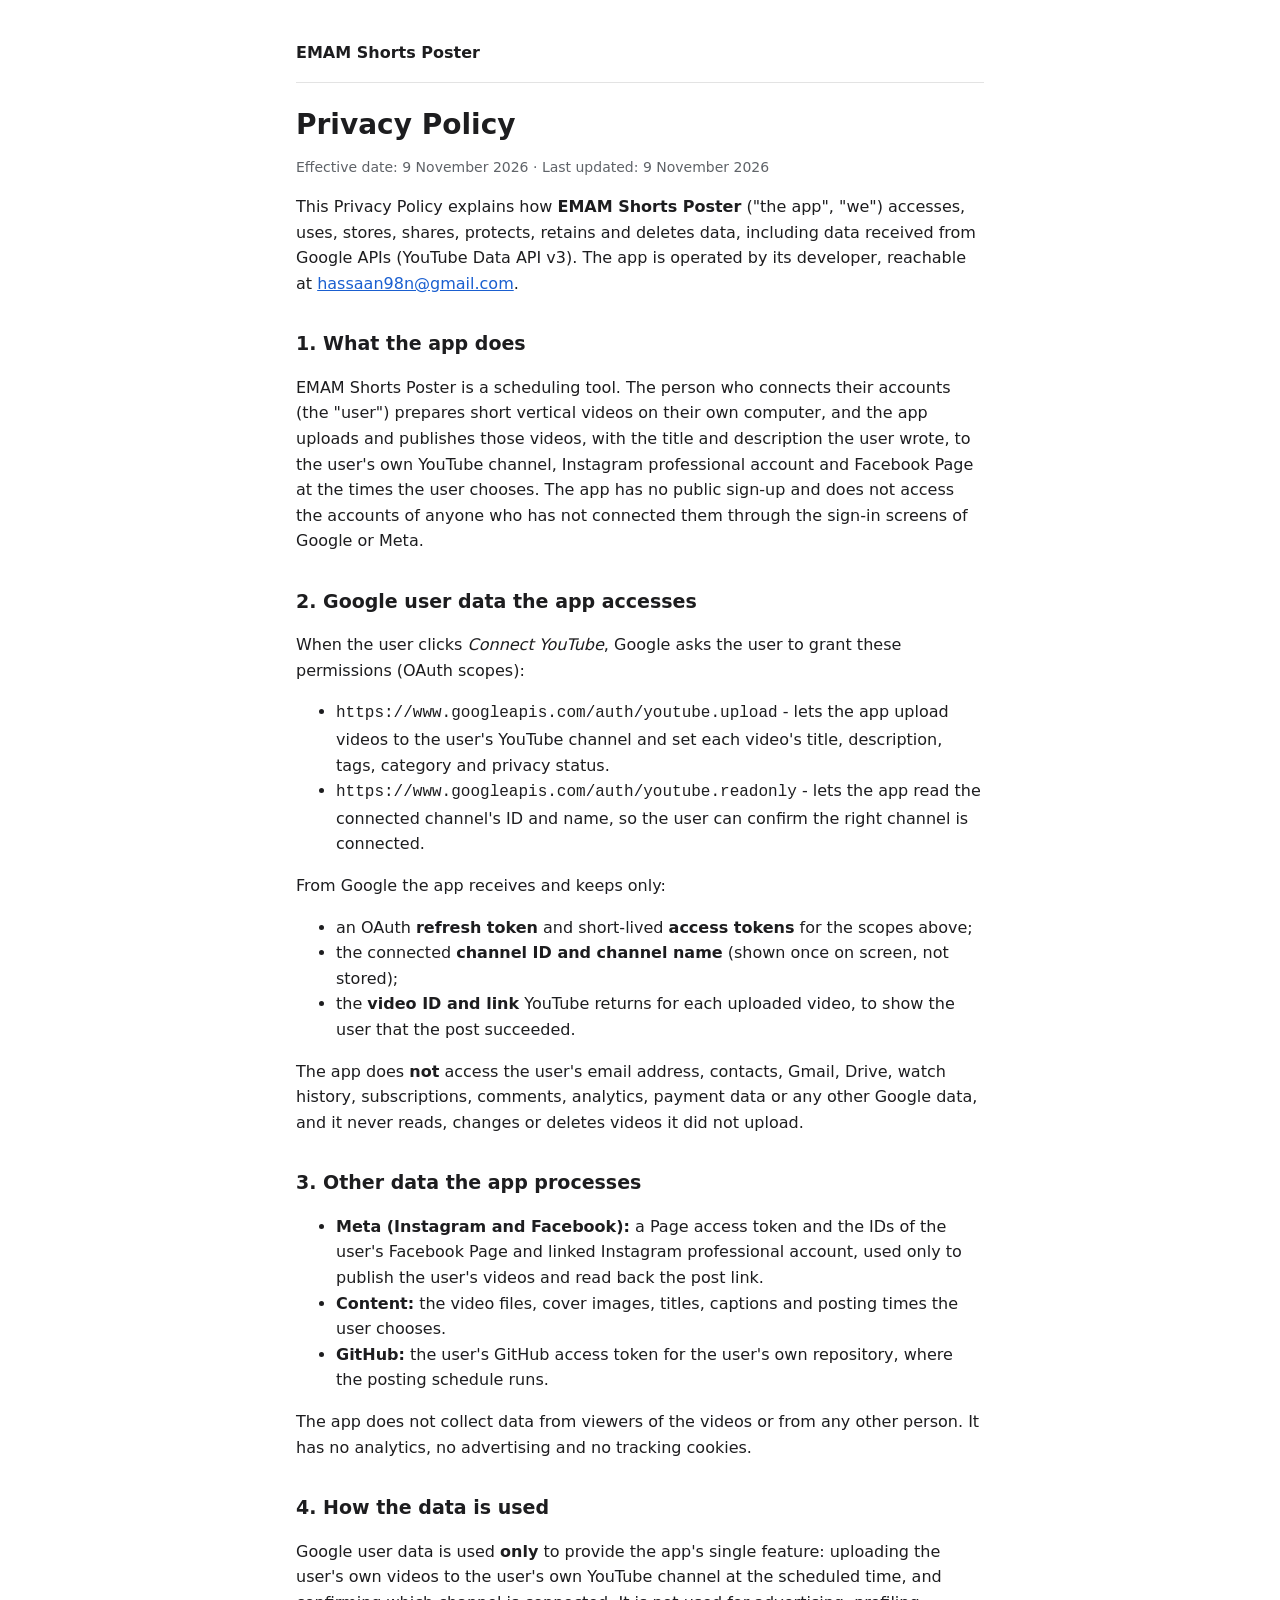
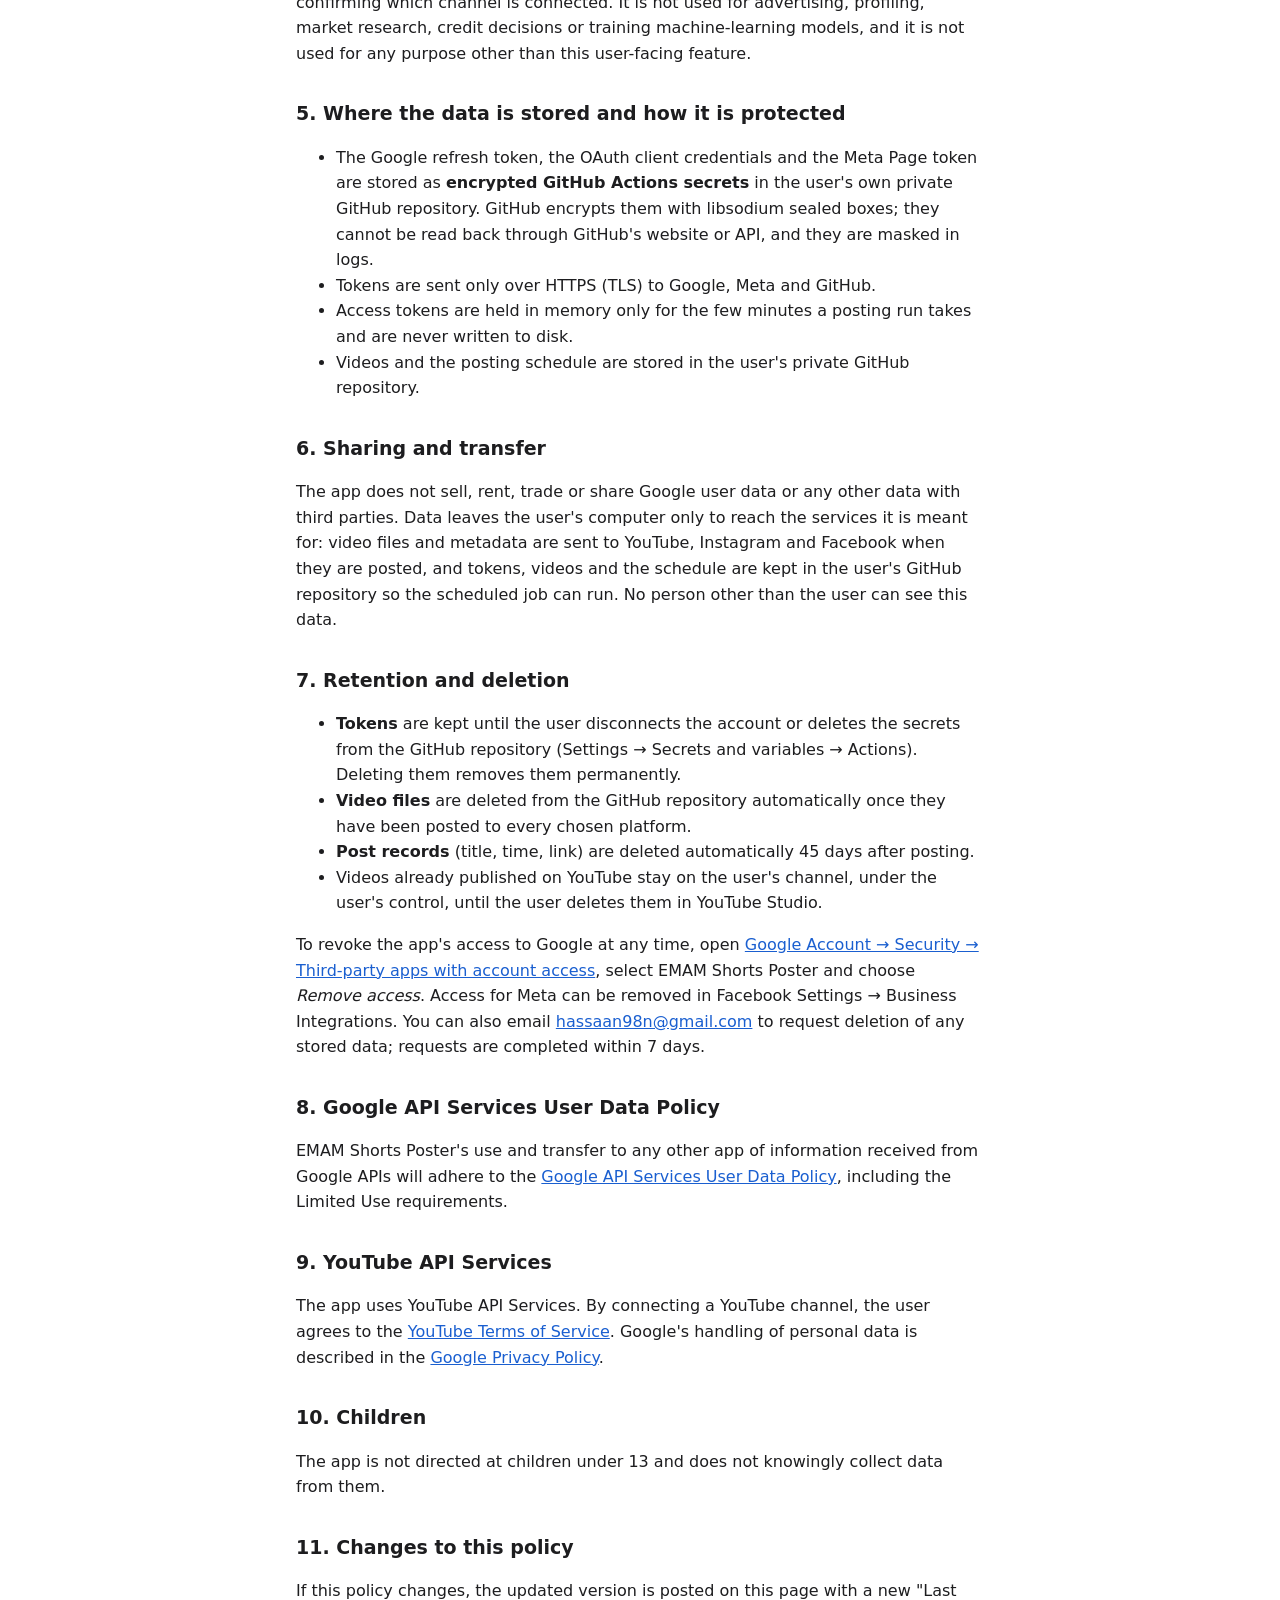
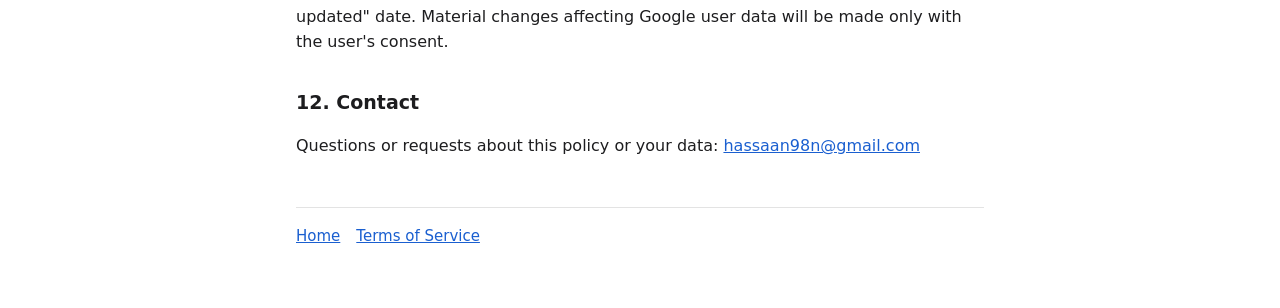
==== privacy.html @ 5d34b43f "EMAM Shorts Poster homepage, privacy policy and terms Co-Authored-By: Claude Opus 5.5 <noreply@anthr" ====
<!doctype html>
<html lang="en">
<head>
<meta charset="utf-8">
<meta name="viewport" content="width=device-width, initial-scale=1">
<title>Privacy Policy - EMAM Shorts Poster</title>
<meta name="description" content="Privacy Policy of EMAM Shorts Poster: what Google, YouTube and Meta data the app accesses, how it is used, stored, shared, protected, retained and deleted.">
<link rel="stylesheet" href="style.css">
</head>
<body>
<main>
<header><a href="./">EMAM Shorts Poster</a></header>

<h1>Privacy Policy</h1>
<p class="muted">Effective date: 9 November 2026 · Last updated: 9 November 2026</p>

<p>This Privacy Policy explains how <strong>EMAM Shorts Poster</strong> ("the app", "we") accesses, uses, stores,
shares, protects, retains and deletes data, including data received from Google APIs (YouTube Data API v3).
The app is operated by its developer, reachable at <a href="mailto:hassaan98n@gmail.com">hassaan98n@gmail.com</a>.</p>

<h2>1. What the app does</h2>
<p>EMAM Shorts Poster is a scheduling tool. The person who connects their accounts (the "user") prepares short
vertical videos on their own computer, and the app uploads and publishes those videos, with the title and
description the user wrote, to the user's own YouTube channel, Instagram professional account and Facebook Page at
the times the user chooses. The app has no public sign-up and does not access the accounts of anyone who has not
connected them through the sign-in screens of Google or Meta.</p>

<h2>2. Google user data the app accesses</h2>
<p>When the user clicks <em>Connect YouTube</em>, Google asks the user to grant these permissions (OAuth scopes):</p>
<ul>
  <li><code>https://www.googleapis.com/auth/youtube.upload</code> - lets the app upload videos to the user's
    YouTube channel and set each video's title, description, tags, category and privacy status.</li>
  <li><code>https://www.googleapis.com/auth/youtube.readonly</code> - lets the app read the connected channel's
    ID and name, so the user can confirm the right channel is connected.</li>
</ul>
<p>From Google the app receives and keeps only:</p>
<ul>
  <li>an OAuth <strong>refresh token</strong> and short-lived <strong>access tokens</strong> for the scopes above;</li>
  <li>the connected <strong>channel ID and channel name</strong> (shown once on screen, not stored);</li>
  <li>the <strong>video ID and link</strong> YouTube returns for each uploaded video, to show the user that the post
    succeeded.</li>
</ul>
<p>The app does <strong>not</strong> access the user's email address, contacts, Gmail, Drive, watch history,
subscriptions, comments, analytics, payment data or any other Google data, and it never reads, changes or deletes
videos it did not upload.</p>

<h2>3. Other data the app processes</h2>
<ul>
  <li><strong>Meta (Instagram and Facebook):</strong> a Page access token and the IDs of the user's Facebook Page and
    linked Instagram professional account, used only to publish the user's videos and read back the post link.</li>
  <li><strong>Content:</strong> the video files, cover images, titles, captions and posting times the user chooses.</li>
  <li><strong>GitHub:</strong> the user's GitHub access token for the user's own repository, where the posting
    schedule runs.</li>
</ul>
<p>The app does not collect data from viewers of the videos or from any other person. It has no analytics, no
advertising and no tracking cookies.</p>

<h2>4. How the data is used</h2>
<p>Google user data is used <strong>only</strong> to provide the app's single feature: uploading the user's own
videos to the user's own YouTube channel at the scheduled time, and confirming which channel is connected. It is
not used for advertising, profiling, market research, credit decisions or training machine-learning models, and
it is not used for any purpose other than this user-facing feature.</p>

<h2>5. Where the data is stored and how it is protected</h2>
<ul>
  <li>The Google refresh token, the OAuth client credentials and the Meta Page token are stored as
    <strong>encrypted GitHub Actions secrets</strong> in the user's own private GitHub repository. GitHub encrypts
    them with libsodium sealed boxes; they cannot be read back through GitHub's website or API, and they are masked
    in logs.</li>
  <li>Tokens are sent only over HTTPS (TLS) to Google, Meta and GitHub.</li>
  <li>Access tokens are held in memory only for the few minutes a posting run takes and are never written to disk.</li>
  <li>Videos and the posting schedule are stored in the user's private GitHub repository.</li>
</ul>

<h2>6. Sharing and transfer</h2>
<p>The app does not sell, rent, trade or share Google user data or any other data with third parties. Data leaves
the user's computer only to reach the services it is meant for: video files and metadata are sent to YouTube,
Instagram and Facebook when they are posted, and tokens, videos and the schedule are kept in the user's GitHub
repository so the scheduled job can run. No person other than the user can see this data.</p>

<h2>7. Retention and deletion</h2>
<ul>
  <li><strong>Tokens</strong> are kept until the user disconnects the account or deletes the secrets from the
    GitHub repository (Settings → Secrets and variables → Actions). Deleting them removes them permanently.</li>
  <li><strong>Video files</strong> are deleted from the GitHub repository automatically once they have been posted to
    every chosen platform.</li>
  <li><strong>Post records</strong> (title, time, link) are deleted automatically 45 days after posting.</li>
  <li>Videos already published on YouTube stay on the user's channel, under the user's control, until the user
    deletes them in YouTube Studio.</li>
</ul>
<p>To revoke the app's access to Google at any time, open
<a href="https://myaccount.google.com/permissions">Google Account → Security → Third-party apps with account
access</a>, select EMAM Shorts Poster and choose <em>Remove access</em>. Access for Meta can be removed in Facebook
Settings → Business Integrations. You can also email
<a href="mailto:hassaan98n@gmail.com">hassaan98n@gmail.com</a> to request deletion of any stored data; requests are
completed within 7 days.</p>

<h2>8. Google API Services User Data Policy</h2>
<p>EMAM Shorts Poster's use and transfer to any other app of information received from Google APIs will adhere to
the <a href="https://developers.google.com/terms/api-services-user-data-policy">Google API Services User Data
Policy</a>, including the Limited Use requirements.</p>

<h2>9. YouTube API Services</h2>
<p>The app uses YouTube API Services. By connecting a YouTube channel, the user agrees to the
<a href="https://www.youtube.com/t/terms">YouTube Terms of Service</a>. Google's handling of personal data is
described in the <a href="https://policies.google.com/privacy">Google Privacy Policy</a>.</p>

<h2>10. Children</h2>
<p>The app is not directed at children under 13 and does not knowingly collect data from them.</p>

<h2>11. Changes to this policy</h2>
<p>If this policy changes, the updated version is posted on this page with a new "Last updated" date. Material
changes affecting Google user data will be made only with the user's consent.</p>

<h2>12. Contact</h2>
<p>Questions or requests about this policy or your data:
<a href="mailto:hassaan98n@gmail.com">hassaan98n@gmail.com</a></p>

<footer class="muted"><nav><a href="./">Home</a><a href="terms.html">Terms of Service</a></nav></footer>
</main>
</body>
</html>
---- style.css ----
:root { --bg:#ffffff; --fg:#1d1d1f; --muted:#5f6368; --line:#e3e3e3; --link:#1a5fd0; }
@media (prefers-color-scheme: dark) { :root { --bg:#141414; --fg:#ececec; --muted:#a0a0a0; --line:#2c2c2c; --link:#7aa7ff; } }
* { box-sizing: border-box; }
body { margin:0; background:var(--bg); color:var(--fg); font:16px/1.6 system-ui,-apple-system,"Segoe UI",Roboto,sans-serif; }
main { max-width:720px; margin:0 auto; padding:40px 16px 64px; }
header { border-bottom:1px solid var(--line); padding-bottom:16px; margin-bottom:24px; }
header a { color:var(--fg); text-decoration:none; font-weight:600; }
nav a { margin-right:16px; font-size:15px; }
a { color:var(--link); }
h1 { font-size:28px; line-height:1.25; margin:0 0 8px; }
h2 { font-size:19px; margin:32px 0 8px; }
.muted { color:var(--muted); font-size:14px; }
footer { border-top:1px solid var(--line); margin-top:48px; padding-top:16px; }
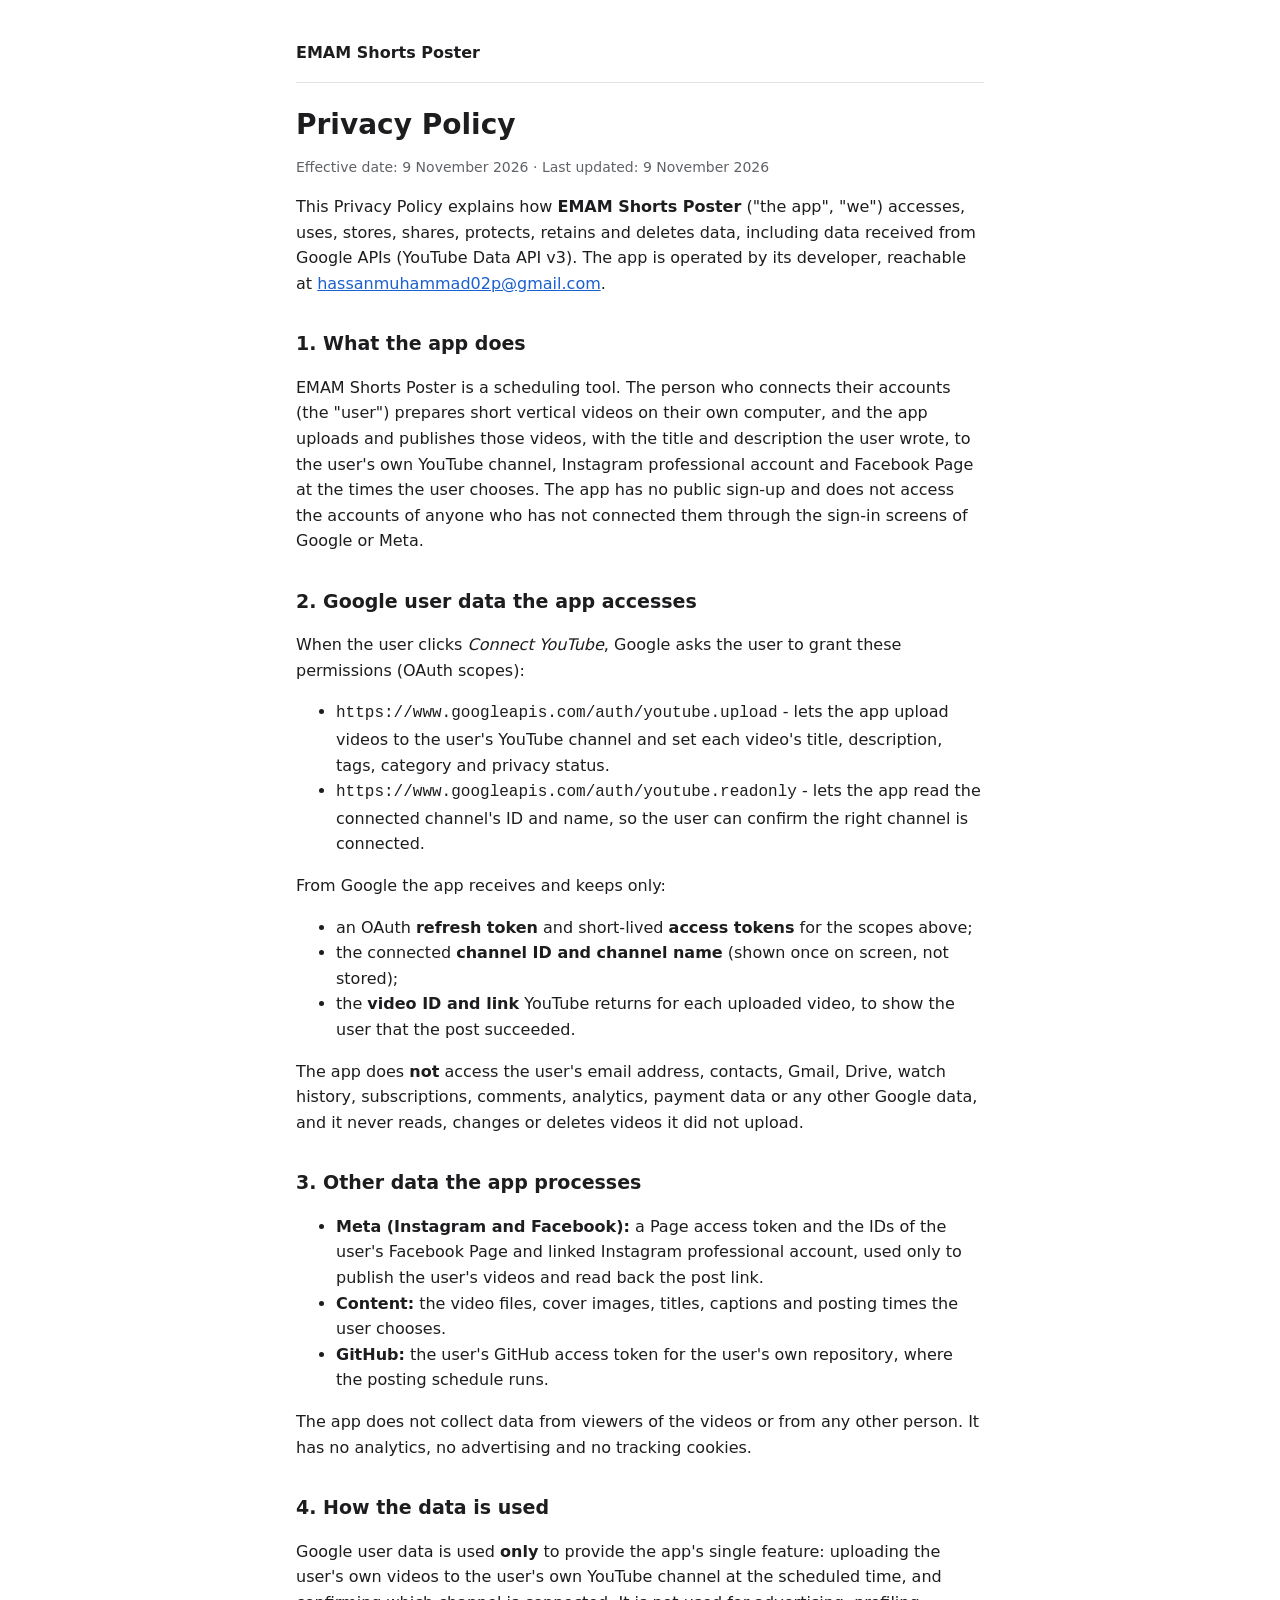
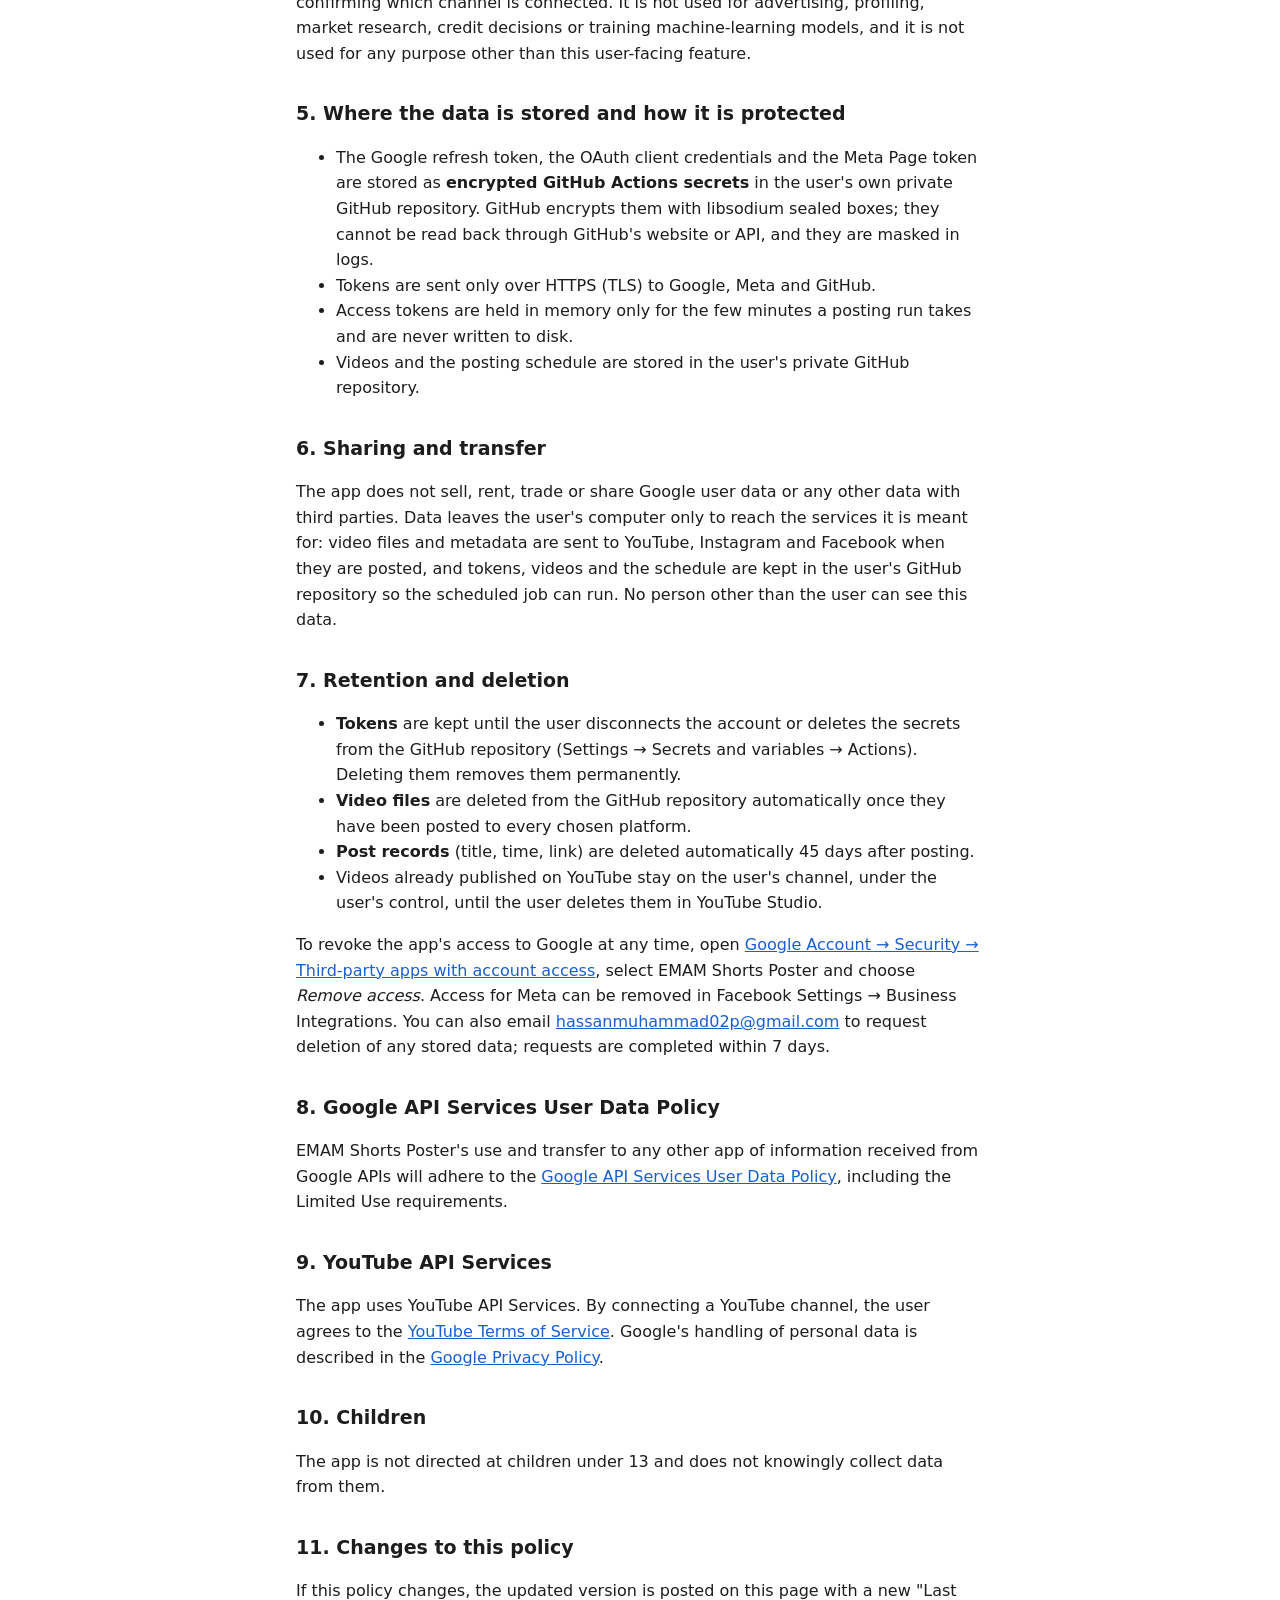
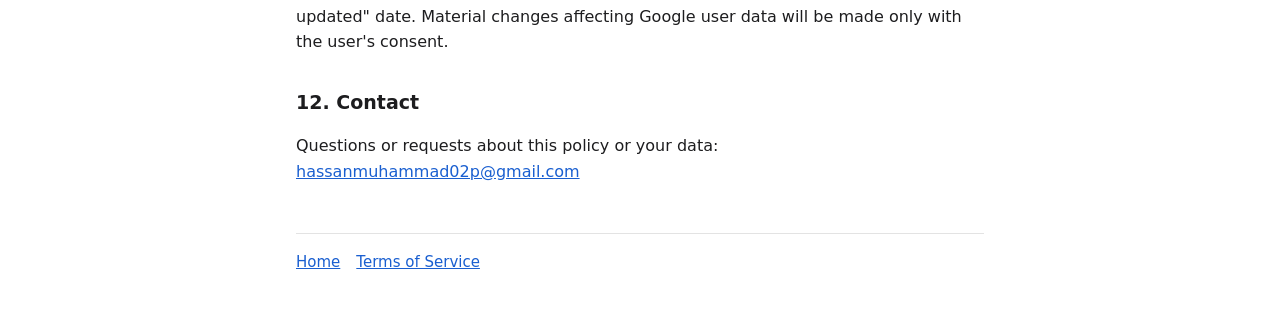
==== commit 742502ef: "Contact email: hassanmuhammad02p@gmail.com Co-Authored-By: Claude Opus 5.5 <noreply@anthropic.com>" ====
--- a/privacy.html
+++ b/privacy.html
@@ -16,7 +16,7 @@
 
 <p>This Privacy Policy explains how <strong>EMAM Shorts Poster</strong> ("the app", "we") accesses, uses, stores,
 shares, protects, retains and deletes data, including data received from Google APIs (YouTube Data API v3).
-The app is operated by its developer, reachable at <a href="mailto:hassaan98n@gmail.com">hassaan98n@gmail.com</a>.</p>
+The app is operated by its developer, reachable at <a href="mailto:hassanmuhammad02p@gmail.com">hassanmuhammad02p@gmail.com</a>.</p>
 
 <h2>1. What the app does</h2>
 <p>EMAM Shorts Poster is a scheduling tool. The person who connects their accounts (the "user") prepares short
@@ -92,7 +92,7 @@
 <a href="https://myaccount.google.com/permissions">Google Account → Security → Third-party apps with account
 access</a>, select EMAM Shorts Poster and choose <em>Remove access</em>. Access for Meta can be removed in Facebook
 Settings → Business Integrations. You can also email
-<a href="mailto:hassaan98n@gmail.com">hassaan98n@gmail.com</a> to request deletion of any stored data; requests are
+<a href="mailto:hassanmuhammad02p@gmail.com">hassanmuhammad02p@gmail.com</a> to request deletion of any stored data; requests are
 completed within 7 days.</p>
 
 <h2>8. Google API Services User Data Policy</h2>
@@ -114,7 +114,7 @@
 
 <h2>12. Contact</h2>
 <p>Questions or requests about this policy or your data:
-<a href="mailto:hassaan98n@gmail.com">hassaan98n@gmail.com</a></p>
+<a href="mailto:hassanmuhammad02p@gmail.com">hassanmuhammad02p@gmail.com</a></p>
 
 <footer class="muted"><nav><a href="./">Home</a><a href="terms.html">Terms of Service</a></nav></footer>
 </main>
--- a/style.css
+++ b/style.css
@@ -3,7 +3,7 @@
 * { box-sizing: border-box; }
 body { margin:0; background:var(--bg); color:var(--fg); font:16px/1.6 system-ui,-apple-system,"Segoe UI",Roboto,sans-serif; }
 main { max-width:720px; margin:0 auto; padding:40px 16px 64px; }
-header { border-bottom:1px solid var(--line); padding-bottom:16px; margin-bottom:24px; }
+header { display:flex; flex-wrap:wrap; gap:8px 20px; justify-content:space-between; align-items:baseline; border-bottom:1px solid var(--line); padding-bottom:16px; margin-bottom:24px; }
 header a { color:var(--fg); text-decoration:none; font-weight:600; }
 nav a { margin-right:16px; font-size:15px; }
 a { color:var(--link); }
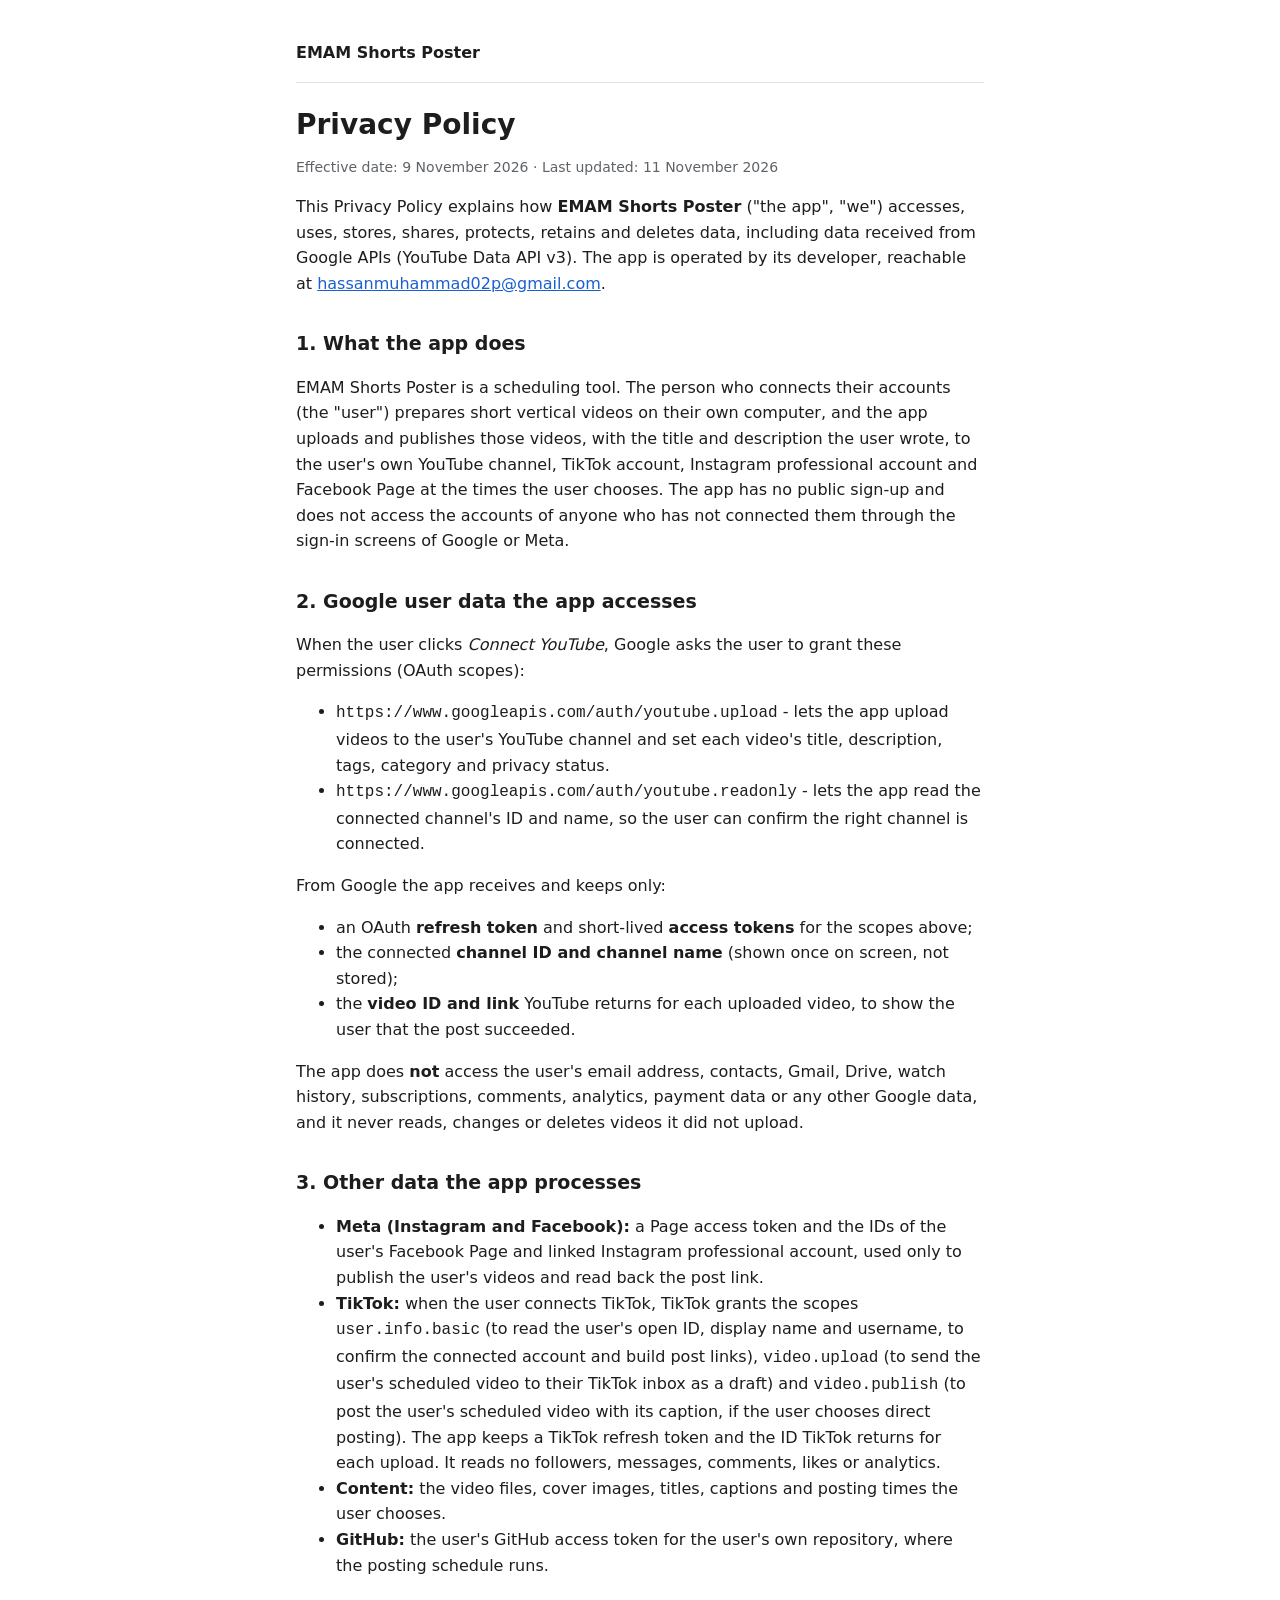
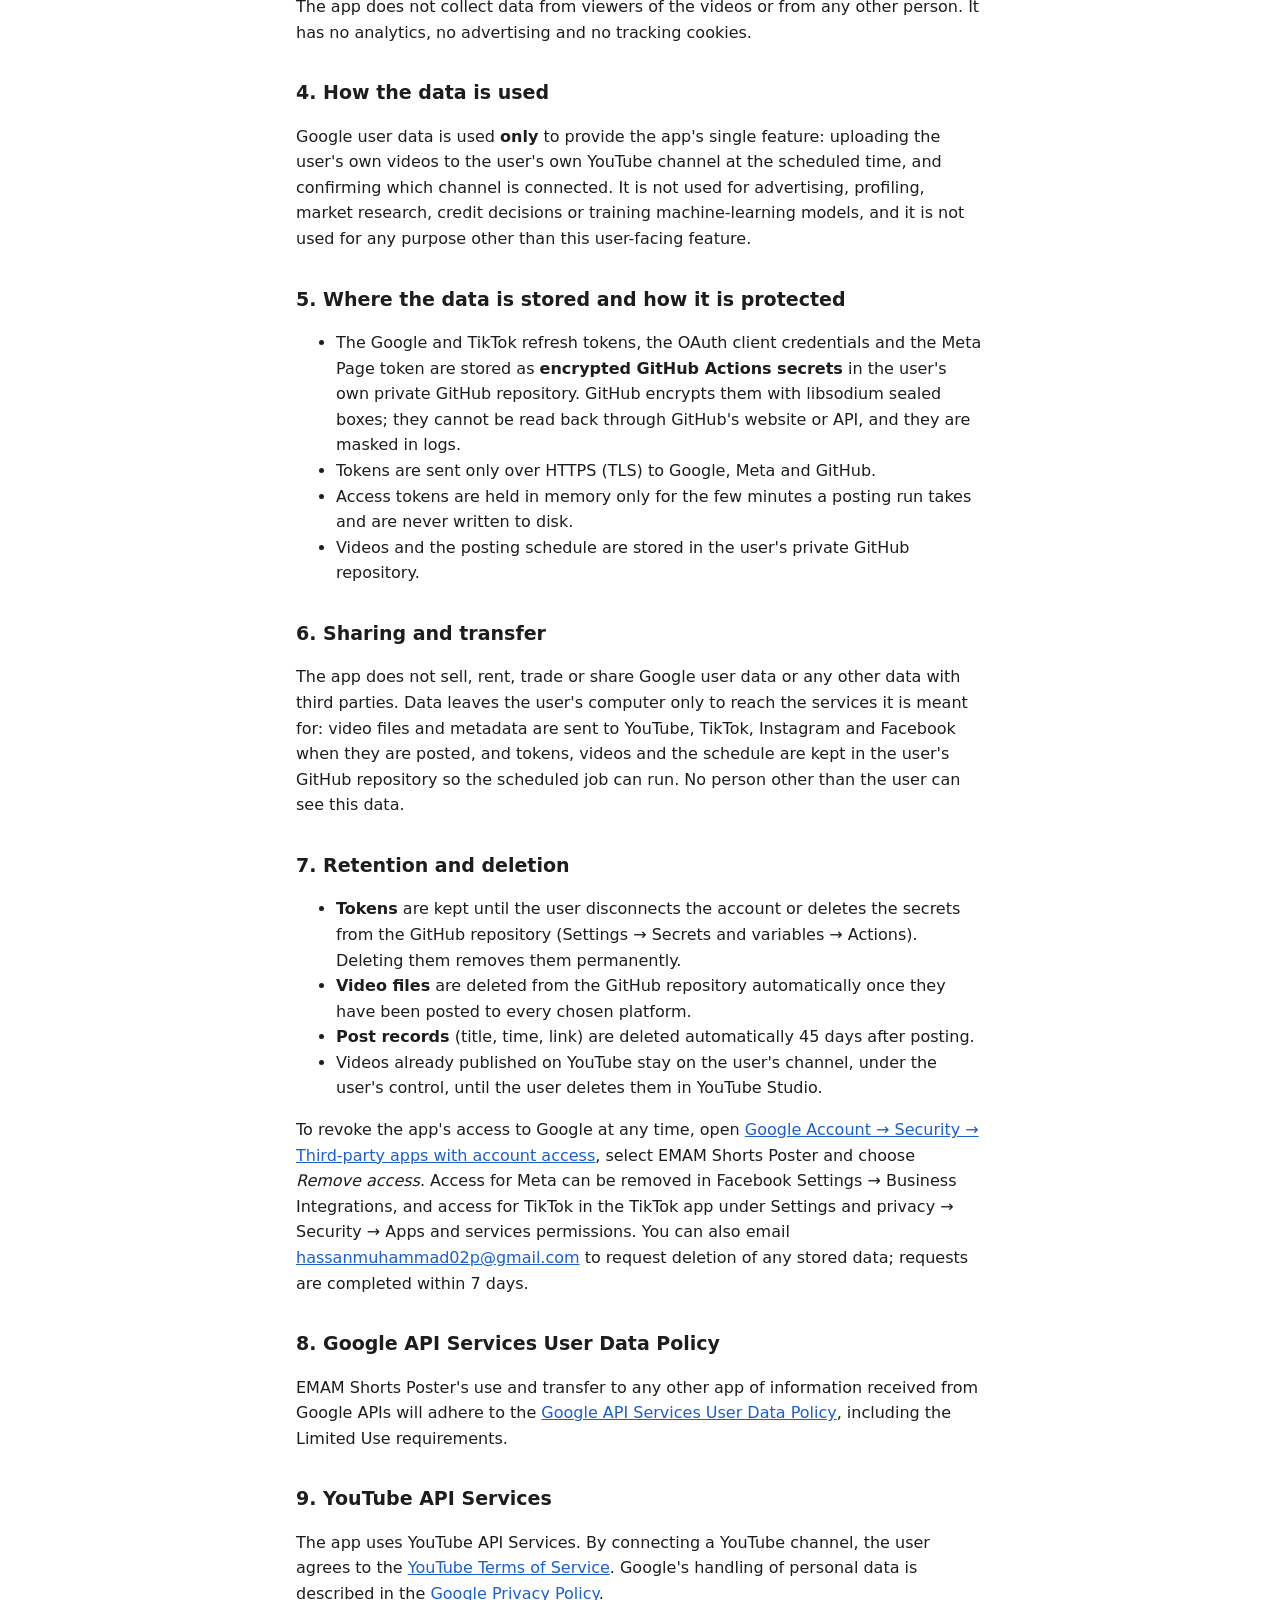
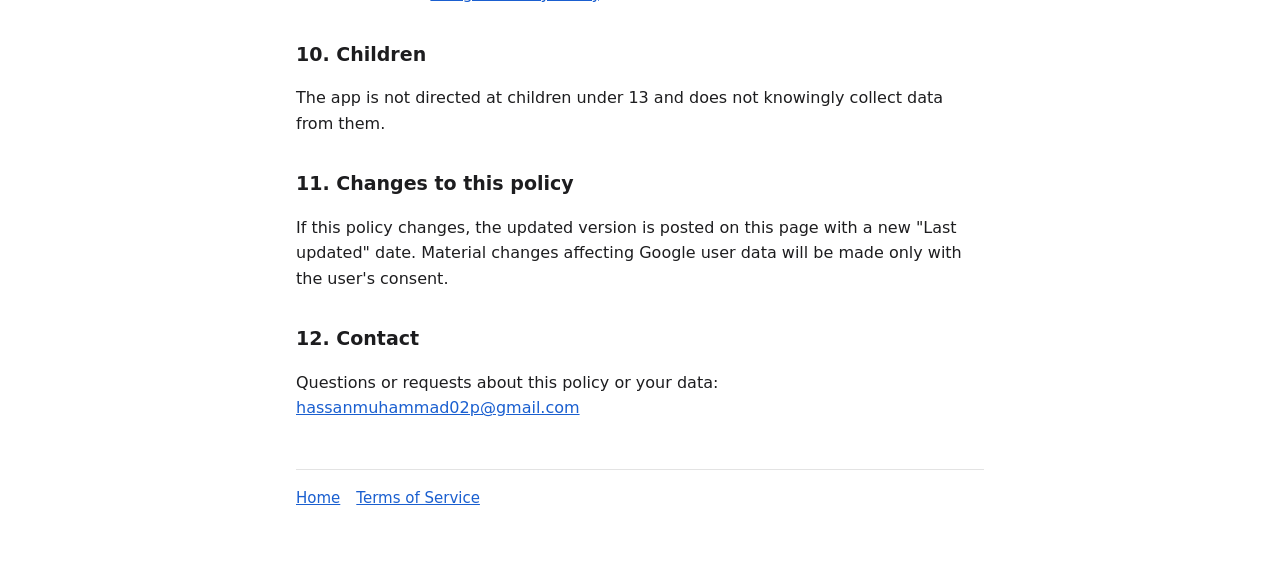
==== commit 470ef63e: "TikTok sign-in page; TikTok in homepage and privacy policy Co-Authored-By: Claude Opus 5.5 <noreply@" ====
--- a/privacy.html
+++ b/privacy.html
@@ -4,7 +4,7 @@
 <meta charset="utf-8">
 <meta name="viewport" content="width=device-width, initial-scale=1">
 <title>Privacy Policy - EMAM Shorts Poster</title>
-<meta name="description" content="Privacy Policy of EMAM Shorts Poster: what Google, YouTube and Meta data the app accesses, how it is used, stored, shared, protected, retained and deleted.">
+<meta name="description" content="Privacy Policy of EMAM Shorts Poster: what Google, YouTube, TikTok and Meta data the app accesses, how it is used, stored, shared, protected, retained and deleted.">
 <link rel="stylesheet" href="style.css">
 </head>
 <body>
@@ -12,7 +12,7 @@
 <header><a href="./">EMAM Shorts Poster</a></header>
 
 <h1>Privacy Policy</h1>
-<p class="muted">Effective date: 9 November 2026 · Last updated: 9 November 2026</p>
+<p class="muted">Effective date: 9 November 2026 · Last updated: 11 November 2026</p>
 
 <p>This Privacy Policy explains how <strong>EMAM Shorts Poster</strong> ("the app", "we") accesses, uses, stores,
 shares, protects, retains and deletes data, including data received from Google APIs (YouTube Data API v3).
@@ -21,7 +21,7 @@
 <h2>1. What the app does</h2>
 <p>EMAM Shorts Poster is a scheduling tool. The person who connects their accounts (the "user") prepares short
 vertical videos on their own computer, and the app uploads and publishes those videos, with the title and
-description the user wrote, to the user's own YouTube channel, Instagram professional account and Facebook Page at
+description the user wrote, to the user's own YouTube channel, TikTok account, Instagram professional account and Facebook Page at
 the times the user chooses. The app has no public sign-up and does not access the accounts of anyone who has not
 connected them through the sign-in screens of Google or Meta.</p>
 
@@ -48,6 +48,12 @@
 <ul>
   <li><strong>Meta (Instagram and Facebook):</strong> a Page access token and the IDs of the user's Facebook Page and
     linked Instagram professional account, used only to publish the user's videos and read back the post link.</li>
+  <li><strong>TikTok:</strong> when the user connects TikTok, TikTok grants the scopes <code>user.info.basic</code>
+    (to read the user's open ID, display name and username, to confirm the connected account and build post links),
+    <code>video.upload</code> (to send the user's scheduled video to their TikTok inbox as a draft) and
+    <code>video.publish</code> (to post the user's scheduled video with its caption, if the user chooses direct
+    posting). The app keeps a TikTok refresh token and the ID TikTok returns for each upload. It reads no
+    followers, messages, comments, likes or analytics.</li>
   <li><strong>Content:</strong> the video files, cover images, titles, captions and posting times the user chooses.</li>
   <li><strong>GitHub:</strong> the user's GitHub access token for the user's own repository, where the posting
     schedule runs.</li>
@@ -63,7 +69,7 @@
 
 <h2>5. Where the data is stored and how it is protected</h2>
 <ul>
-  <li>The Google refresh token, the OAuth client credentials and the Meta Page token are stored as
+  <li>The Google and TikTok refresh tokens, the OAuth client credentials and the Meta Page token are stored as
     <strong>encrypted GitHub Actions secrets</strong> in the user's own private GitHub repository. GitHub encrypts
     them with libsodium sealed boxes; they cannot be read back through GitHub's website or API, and they are masked
     in logs.</li>
@@ -75,7 +81,7 @@
 <h2>6. Sharing and transfer</h2>
 <p>The app does not sell, rent, trade or share Google user data or any other data with third parties. Data leaves
 the user's computer only to reach the services it is meant for: video files and metadata are sent to YouTube,
-Instagram and Facebook when they are posted, and tokens, videos and the schedule are kept in the user's GitHub
+TikTok, Instagram and Facebook when they are posted, and tokens, videos and the schedule are kept in the user's GitHub
 repository so the scheduled job can run. No person other than the user can see this data.</p>
 
 <h2>7. Retention and deletion</h2>
@@ -91,7 +97,8 @@
 <p>To revoke the app's access to Google at any time, open
 <a href="https://myaccount.google.com/permissions">Google Account → Security → Third-party apps with account
 access</a>, select EMAM Shorts Poster and choose <em>Remove access</em>. Access for Meta can be removed in Facebook
-Settings → Business Integrations. You can also email
+Settings → Business Integrations, and access for TikTok in the TikTok app under Settings and privacy →
+Security → Apps and services permissions. You can also email
 <a href="mailto:hassanmuhammad02p@gmail.com">hassanmuhammad02p@gmail.com</a> to request deletion of any stored data; requests are
 completed within 7 days.</p>
 
